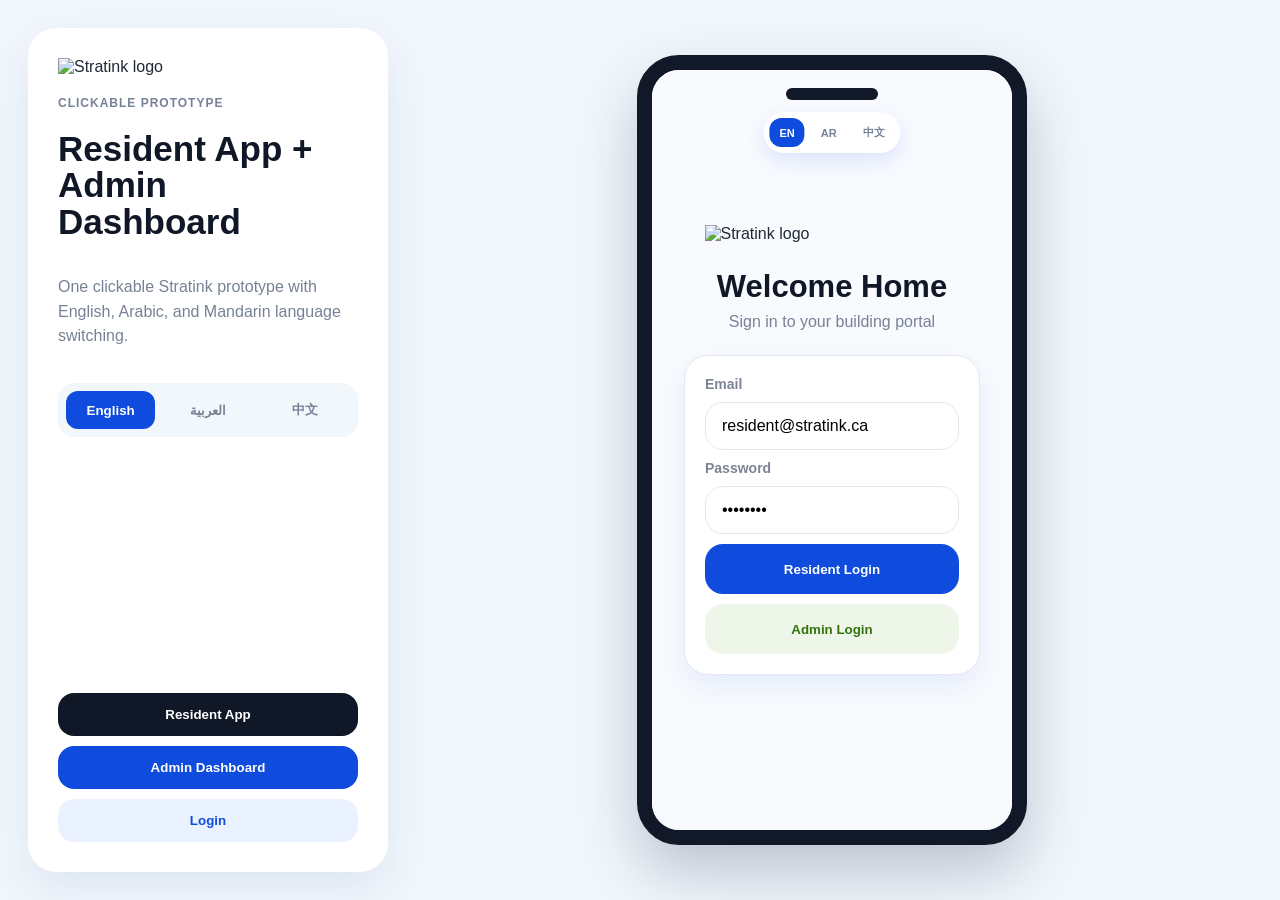
==== index.html @ 0af5fe02 "Add files via upload" ====
<!DOCTYPE html>
<html lang="en" dir="ltr">
<head>
  <meta charset="UTF-8" />
  <meta name="viewport" content="width=device-width, initial-scale=1.0" />
  <title>Stratink Multilingual Clickable App</title>
  <link rel="stylesheet" href="styles.css" />
</head>
<body>
  <main class="page-shell">
    <aside class="side-panel">
      <img src="assets/stratink-logo.png" class="brand-logo" alt="Stratink logo" />
      <p class="eyebrow" data-i18n="prototypeLabel">Clickable Prototype</p>
      <h1 data-i18n="sideTitle">Resident App + Admin Dashboard</h1>
      <p data-i18n="sideCopy">One clickable Stratink prototype with English, Arabic, and Mandarin language switching.</p>
      <div class="language-switcher" aria-label="Language switcher">
        <button class="lang-btn active" data-lang="en">English</button>
        <button class="lang-btn" data-lang="ar">العربية</button>
        <button class="lang-btn" data-lang="zh">中文</button>
      </div>
      <div class="side-buttons">
        <button data-screen="residentHome" data-i18n="residentApp">Resident App</button>
        <button data-screen="adminHome" data-i18n="adminDashboard">Admin Dashboard</button>
        <button data-screen="login" data-i18n="login">Login</button>
      </div>
    </aside>

    <section class="stage">
      <div class="phone">
        <div class="speaker"></div>

        <section id="login" class="screen active">
          <div class="phone-lang-row">
            <button class="lang-pill active" data-lang="en">EN</button>
            <button class="lang-pill" data-lang="ar">AR</button>
            <button class="lang-pill" data-lang="zh">中文</button>
          </div>
          <div class="login-wrap">
            <img src="assets/stratink-logo.png" class="login-logo" alt="Stratink logo" />
            <h2 data-i18n="welcome">Welcome Home</h2>
            <p data-i18n="portal">Sign in to your building portal</p>
            <div class="login-card">
              <label data-i18n="email">Email</label>
              <input value="resident@stratink.ca" />
              <label data-i18n="password">Password</label>
              <input type="password" value="password" />
              <button class="primary-btn" data-screen="residentHome" data-i18n="residentLogin">Resident Login</button>
              <button class="secondary-btn" data-screen="adminHome" data-i18n="adminLogin">Admin Login</button>
            </div>
          </div>
        </section>

        <section id="residentHome" class="screen">
          <header class="hero resident-hero">
            <img src="assets/stratink-logo.png" class="hero-logo" alt="Stratink logo" />
            <div class="hero-row">
              <div>
                <h2 data-i18n="welcome">Welcome Home</h2>
                <p data-i18n="unitDashboard">Unit Dashboard</p>
              </div>
              <button class="notification-icon" aria-label="Notifications">
                <svg viewBox="0 0 24 24"><path d="M18 16v-5a6 6 0 0 0-12 0v5l-2 2h16l-2-2Z"/><path d="M9.5 20a2.5 2.5 0 0 0 5 0"/></svg>
              </button>
            </div>
          </header>
          <div class="content with-bottom-nav">
            <div class="tile-grid">
              <button class="tile cyan" data-screen="maintenance">
                <span class="icon-circle"><svg viewBox="0 0 24 24"><path d="M4 8h3l1.4-2h7.2L17 8h3v11H4V8Z"/><circle cx="12" cy="14" r="3.3"/></svg></span>
                <b data-i18n-html="tileMaintenance">Report<br/>Maintenance</b><small data-i18n="tileMaintenanceSub">Submit & track</small>
              </button>
              <button class="tile blue" data-screen="notices">
                <span class="icon-circle"><svg viewBox="0 0 24 24"><path d="M4 13h3l8 4V7l-8 4H4v2Z"/><path d="M17 10a4 4 0 0 1 0 4"/><path d="M8 14l1.2 4H12"/></svg></span>
                <b data-i18n-html="tileNotices">Notices &<br/>Updates</b><small data-i18n="tileNoticesSub">Building news</small>
              </button>
              <button class="tile green" data-screen="parking">
                <span class="icon-circle"><svg viewBox="0 0 24 24"><path d="M5 15h14l-1.4-5.2A2.5 2.5 0 0 0 15.2 8H8.8a2.5 2.5 0 0 0-2.4 1.8L5 15Z"/><path d="M6 15v3"/><path d="M18 15v3"/><circle cx="8" cy="16.5" r="1"/><circle cx="16" cy="16.5" r="1"/></svg></span>
                <b data-i18n-html="tileParking">Visitor<br/>Parking</b><small data-i18n="tileParkingSub">Register guest</small>
              </button>
              <button class="tile purple" data-screen="documents">
                <span class="icon-circle"><svg viewBox="0 0 24 24"><path d="M3 7h7l2 2h9v10H3V7Z"/></svg></span>
                <b data-i18n-html="tileDocuments">Documents<br/>& Bylaws</b><small data-i18n="tileDocumentsSub">Forms & files</small>
              </button>
              <button class="tile teal" data-screen="amenities">
                <span class="icon-circle"><svg viewBox="0 0 24 24"><path d="M5 21V4h9v17"/><path d="M14 9h5v12"/><path d="M8 8h2M8 12h2M8 16h2M16 13h1"/></svg></span>
                <b data-i18n-html="tileAmenities">Amenity<br/>Booking</b><small data-i18n="tileAmenitiesSub">Reserve spaces</small>
              </button>
              <button class="tile navy" data-screen="move">
                <span class="icon-circle"><svg viewBox="0 0 24 24"><path d="M3 7h11v9H3V7Z"/><path d="M14 10h4l3 3v3h-7"/><circle cx="7" cy="18" r="2"/><circle cx="18" cy="18" r="2"/></svg></span>
                <b data-i18n-html="tileMove">Move In<br/>Move Out</b><small data-i18n="tileMoveSub">Elevator request</small>
              </button>
              <button class="tile sky" data-screen="packages">
                <span class="icon-circle"><svg viewBox="0 0 24 24"><path d="M4 8l8-4 8 4v9l-8 4-8-4V8Z"/><path d="M4 8l8 4 8-4"/><path d="M12 12v9"/></svg></span>
                <b data-i18n-html="tilePackages">Package<br/>Tracking</b><small data-i18n="tilePackagesSub">Pickup status</small>
              </button>
              <button class="tile lime" data-screen="marketplace">
                <span class="icon-circle"><svg viewBox="0 0 24 24"><path d="M14 6l4 4"/><path d="M4 20l7-7"/><path d="M13 5l6 6-2 2-6-6 2-2Z"/><path d="M7 5a4 4 0 0 0 5 5l-6 6a3 3 0 0 1-2-5l3-3Z"/></svg></span>
                <b data-i18n-html="tileMarketplace">Service<br/>Marketplace</b><small data-i18n="tileMarketplaceSub">Book providers</small>
              </button>
            </div>
            <div class="recent-card">
              <h3 data-i18n="recentUpdates">Recent Updates</h3>
              <div class="recent-row"><div class="recent-thumb condo"></div><div><b data-i18n="fireTitle">Fire inspection scheduled</b><p data-i18n="fireBody">Access notice posted for Aug 20.</p></div></div>
              <div class="recent-row"><div class="recent-thumb green-thumb"></div><div><b data-i18n="parkingReminder">Visitor parking reminder</b><p data-i18n="parkingReminderBody">Guest permits must be registered.</p></div></div>
            </div>
          </div>
          <nav class="bottom-nav"><button class="active" data-screen="residentHome" data-i18n="home">Home</button><button data-screen="maintenance" data-i18n="requests">Requests</button><button data-screen="documents" data-i18n="docs">Docs</button><button data-screen="marketplace" data-i18n="more">More</button></nav>
        </section>

        <section id="maintenance" class="screen form-screen">
          <header class="form-header"><button class="back" data-screen="residentHome">‹</button><h2 data-i18n="maintenanceTitle">Report Maintenance</h2></header>
          <div class="form-body">
            <label data-i18n="category">Category</label><div class="input-box" data-i18n="commonArea">Common area</div>
            <label data-i18n="priority">Priority</label><div class="input-box" data-i18n="medium">Medium</div>
            <label data-i18n="description">Description</label><div class="input-box" data-i18n="issueText">Lobby door issue</div>
            <label data-i18n="photo">Photo</label><div class="input-box" data-i18n="optional">Optional</div>
            <button class="submit-btn" data-i18n="submitRequest">Submit request</button>
          </div>
        </section>

        <section id="documents" class="screen"><AppHeader title-key="docsFull" back="residentHome"></AppHeader><div class="content"><button class="list-item"><span data-i18n="buildingBylaws">Building Bylaws</span> <span>PDF</span></button><button class="list-item"><span data-i18n="agmMinutes">AGM Minutes</span> <span>PDF</span></button><button class="list-item"><span data-i18n="moveForm">Move In Form</span> <span>PDF</span></button></div></section>
        <section id="notices" class="screen"><AppHeader title-key="recentUpdates" back="residentHome"></AppHeader><div class="content"><div class="info-card"><b data-i18n="fireTitle">Fire inspection scheduled</b><p data-i18n="fireBody">Access notice posted for Aug 20.</p></div></div></section>
        <section id="parking" class="screen"><AppHeader title-key="parkingFull" back="residentHome"></AppHeader><div class="form-body"><label data-i18n="licensePlate">License Plate</label><div class="input-box">ABC 123</div><button class="submit-btn" data-i18n="submitRequest">Submit request</button></div></section>
        <section id="amenities" class="screen"><AppHeader title-key="amenityFull" back="residentHome"></AppHeader><div class="content"><button class="list-item">Gym Room <span>OK</span></button><button class="submit-btn simple" data-i18n="submitRequest">Submit request</button></div></section>
        <section id="move" class="screen"><AppHeader title-key="moveFull" back="residentHome"></AppHeader><div class="form-body"><label data-i18n="elevatorTime">Elevator Time</label><div class="input-box">10:00 AM - 1:00 PM</div><button class="submit-btn" data-i18n="submitRequest">Submit request</button></div></section>
        <section id="packages" class="screen"><AppHeader title-key="packagesFull" back="residentHome"></AppHeader><div class="content"><div class="info-card"><b>Amazon</b><p data-i18n="pickupStatus">Pickup status</p></div></div></section>
        <section id="marketplace" class="screen"><AppHeader title-key="marketplaceFull" back="residentHome"></AppHeader><div class="content"><div class="info-card"><b>Cleaning Service</b><p>Verified provider · $150</p></div><div class="info-card"><b>Movers</b><p data-i18n="elevatorRequest">Elevator request</p></div></div></section>

        <section id="adminHome" class="screen">
          <header class="hero admin-hero"><img src="assets/stratink-logo.png" class="hero-logo" alt="Stratink logo"/><div class="hero-row"><div><h2 data-i18n="adminDashboard">Admin Dashboard</h2><p data-i18n="managerPortal">Building Manager Portal</p></div><button class="notification-icon"><svg viewBox="0 0 24 24"><path d="M18 16v-5a6 6 0 0 0-12 0v5l-2 2h16l-2-2Z"/><path d="M9.5 20a2.5 2.5 0 0 0 5 0"/></svg></button></div></header>
          <div class="content with-bottom-nav"><div class="stats-row"><div><b>18</b><span data-i18n="requests">Requests</span></div><div><b>72%</b><span data-i18n="activeResidents">Active Residents</span></div></div><div class="tile-grid admin-tiles"></div></div>
          <nav class="bottom-nav"><button data-screen="residentHome" data-i18n="residentApp">Resident App</button><button class="active" data-screen="adminHome" data-i18n="adminDashboard">Admin Dashboard</button><button data-screen="maintenance" data-i18n="requests">Requests</button><button data-screen="login" data-i18n="login">Login</button></nav>
        </section>
      </div>
    </section>
  </main>
  <script src="script.js"></script>
</body>
</html>
---- styles.css ----
:root{--blue:#0F4CDE;--blue2:#1748B9;--green:#7AC943;--navy:#101827;--bg:#F2F7FC;--text:#1F2937;--muted:#778195;--cyan:#55AFCB;--purple:#6753BB;--teal:#5BB9B1;--sky:#65B8E9;--lime:#88C94D}*{box-sizing:border-box}body{margin:0;font-family:Inter,Segoe UI,Arial,sans-serif;background:var(--bg);color:var(--text)}button,input{font-family:inherit}.page-shell{min-height:100vh;display:grid;grid-template-columns:360px 1fr;gap:24px;padding:28px}.side-panel{background:white;border-radius:28px;padding:30px;box-shadow:0 18px 45px rgba(13,57,120,.09);display:flex;flex-direction:column;gap:18px}.brand-logo{width:260px;max-width:100%}.eyebrow{text-transform:uppercase;color:var(--blue);letter-spacing:1px;font-size:12px;font-weight:900;margin:0}.side-panel h1{font-size:35px;line-height:1.05;margin:0;color:var(--navy)}.side-panel p{color:var(--muted);line-height:1.55}.language-switcher{display:grid;grid-template-columns:1fr 1fr 1fr;gap:8px;background:#F2F7FC;padding:8px;border-radius:16px}.lang-btn,.lang-pill{border:0;border-radius:12px;background:transparent;color:var(--muted);font-weight:900;padding:10px;cursor:pointer}.lang-btn.active,.lang-pill.active{background:var(--blue);color:#fff}.side-buttons{margin-top:auto;display:grid;gap:10px}.side-buttons button{border:0;border-radius:16px;padding:14px;font-weight:900;cursor:pointer;background:#EAF1FF;color:var(--blue)}.side-buttons button:first-child{background:var(--navy);color:white}.side-buttons button:nth-child(2){background:var(--blue);color:white}.stage{display:grid;place-items:center}.phone{width:390px;height:790px;background:#F9FBFF;border:15px solid #111827;border-radius:42px;position:relative;overflow:hidden;box-shadow:0 28px 60px rgba(19,35,73,.24)}.speaker{position:absolute;z-index:10;top:18px;left:50%;transform:translateX(-50%);width:92px;height:12px;border-radius:999px;background:#111827}.screen{height:100%;display:none;overflow:hidden;background:#F8FAFE}.screen.active{display:block}.phone-lang-row{position:absolute;top:42px;left:50%;transform:translateX(-50%);z-index:15;display:flex;gap:6px;background:#fff;padding:6px;border-radius:999px;box-shadow:0 8px 20px rgba(15,76,222,.12)}.lang-pill{font-size:11px;padding:7px 10px}.login-wrap{height:100%;padding:32px;display:flex;flex-direction:column;align-items:center;justify-content:center}.login-logo{width:255px;margin-bottom:26px}.login-wrap h2{font-size:31px;margin:0;color:var(--navy);text-align:center}.login-wrap p{margin:8px 0 24px;color:var(--muted);text-align:center}.login-card{width:100%;background:white;border-radius:24px;padding:20px;display:grid;gap:10px;border:1px solid #E2E8F0;box-shadow:0 12px 28px rgba(15,76,222,.08)}label{font-weight:800;color:#7C8493;font-size:14px}input{height:48px;border:1px solid #E1E6EF;border-radius:18px;padding:0 16px;font-size:16px}.primary-btn,.secondary-btn{height:50px;border-radius:18px;font-weight:900;cursor:pointer}.primary-btn{background:var(--blue);color:white;border:0}.secondary-btn{background:#EEF6E9;color:#34720D;border:0}.hero{height:185px;padding:44px 24px 22px;color:white;border-bottom-left-radius:24px;border-bottom-right-radius:24px}.resident-hero{background:linear-gradient(135deg,#1356D8,#1E4CB7)}.admin-hero{background:linear-gradient(135deg,#0B1F3A,#0F4CDE)}.hero-logo{width:178px;background:white;border-radius:13px;padding:5px;margin-bottom:12px}.hero-row{display:flex;justify-content:space-between;align-items:center}.hero h2{font-size:28px;line-height:1.02;margin:0}.hero p{margin:4px 0 0;color:rgba(255,255,255,.85)}.notification-icon{width:40px;height:40px;border-radius:50%;border:1px solid rgba(255,255,255,.42);background:rgba(255,255,255,.13);display:grid;place-items:center}.notification-icon svg{width:22px;height:22px;stroke:white;fill:none;stroke-width:2;stroke-linecap:round;stroke-linejoin:round}.content{padding:18px}.with-bottom-nav{height:535px;overflow-y:auto;padding-bottom:85px}.tile-grid{display:grid;grid-template-columns:1fr 1fr;gap:14px}.tile{min-height:134px;border:0;border-radius:18px;padding:15px;text-align:left;color:white;box-shadow:0 10px 20px rgba(15,76,222,.14);position:relative;overflow:hidden;cursor:pointer}.tile::after{content:"";position:absolute;right:-30px;bottom:-30px;width:100px;height:100px;border-radius:50%;background:rgba(255,255,255,.16)}.icon-circle{width:52px;height:52px;border-radius:50%;background:white;display:grid;place-items:center;margin-bottom:13px;position:relative;z-index:1}.icon-circle svg{width:28px;height:28px;fill:none;stroke:currentColor;stroke-width:2.25;stroke-linecap:round;stroke-linejoin:round;color:#2F79A0}.blue .icon-circle svg{color:#2854B5}.green .icon-circle svg{color:#3C9179}.purple .icon-circle svg{color:#5A46AF}.teal .icon-circle svg{color:#289B94}.navy .icon-circle svg{color:#14253E}.sky .icon-circle svg{color:#388CCB}.lime .icon-circle svg{color:#5DA82C}.tile b{display:block;font-size:17px;line-height:1.18;position:relative;z-index:1}.tile small{display:block;margin-top:7px;color:rgba(255,255,255,.88);font-weight:800;position:relative;z-index:1}.cyan{background:linear-gradient(145deg,#55B5D1,#2E86B8)}.blue{background:linear-gradient(145deg,#2D65D7,#2151B8)}.green{background:linear-gradient(145deg,#68BFAE,#419C7F)}.purple{background:linear-gradient(145deg,#7560D0,#5844A9)}.teal{background:linear-gradient(145deg,#55B9B2,#259E9A)}.navy{background:linear-gradient(145deg,#223B64,#13243F)}.sky{background:linear-gradient(145deg,#68B7EA,#408DCC)}.lime{background:linear-gradient(145deg,#8AD15B,#5DA82C)}.recent-card,.info-card{margin-top:18px;background:white;border-radius:20px;padding:16px;border:1px solid #E5ECF4;box-shadow:0 10px 24px rgba(25,49,90,.08)}.recent-card h3{margin:0 0 12px;color:var(--navy)}.recent-row{display:flex;gap:12px;align-items:center;margin:12px 0}.recent-row p,.info-card p{margin:4px 0 0;color:var(--muted);font-size:13px}.recent-thumb{width:70px;height:48px;border-radius:10px;background:linear-gradient(135deg,#BEE3F8,#6EA8D7)}.green-thumb{background:linear-gradient(135deg,#D9F7CF,#7AC943)}.bottom-nav{height:70px;background:white;border-top:1px solid #E6ECF4;display:grid;grid-template-columns:repeat(4,1fr);align-items:center;padding:6px 8px;position:absolute;bottom:0;left:0;right:0}.bottom-nav button{background:transparent;border:0;color:#8A93A5;font-size:12px;font-weight:900;cursor:pointer}.bottom-nav .active{color:var(--blue)}.form-header,.page-top{height:118px;background:var(--blue);display:flex;align-items:end;gap:12px;padding:0 24px 26px;color:white}.form-header h2,.page-top h2{font-size:25px;margin:0;flex:1;text-align:center;padding-right:40px}.back{width:38px;height:38px;border:0;border-radius:50%;background:rgba(255,255,255,.92);color:var(--blue);font-size:28px;cursor:pointer}.form-body{padding:26px 32px;display:grid;gap:10px}.input-box{min-height:64px;border:1px solid #E0E6F0;border-radius:22px;background:white;display:flex;align-items:center;padding:0 20px;font-size:17px}.submit-btn{margin-top:24px;height:68px;background:var(--blue);color:white;border:0;border-radius:24px;font-size:20px;font-weight:900;cursor:pointer;width:100%}.submit-btn.simple{margin-top:12px}.list-item{width:100%;background:white;border:1px solid #E4ECF6;border-radius:18px;padding:18px;font-size:16px;font-weight:900;color:var(--navy);text-align:left;margin-bottom:12px;box-shadow:0 8px 18px rgba(15,76,222,.05)}.list-item span,.info-card span{float:right;color:var(--green);font-weight:900}.info-card b{font-size:18px;color:var(--navy)}.stats-row{display:grid;grid-template-columns:1fr 1fr;gap:14px;margin-bottom:16px}.stats-row div{background:white;border-radius:18px;padding:18px;text-align:center;box-shadow:0 10px 24px rgba(25,49,90,.08)}.stats-row b{display:block;color:var(--blue);font-size:28px}.stats-row span{font-size:12px;color:var(--muted);font-weight:900}body[dir="rtl"] .tile,body[dir="rtl"] .side-panel,body[dir="rtl"] .list-item{text-align:right}body[dir="rtl"] .form-header h2,body[dir="rtl"] .page-top h2{padding-right:0;padding-left:40px}body[dir="rtl"] .hero-row{flex-direction:row-reverse}@media(max-width:900px){.page-shell{display:block;padding:12px}.side-panel{display:none}.stage{min-height:100vh}.phone{width:min(390px,100%);height:780px}}
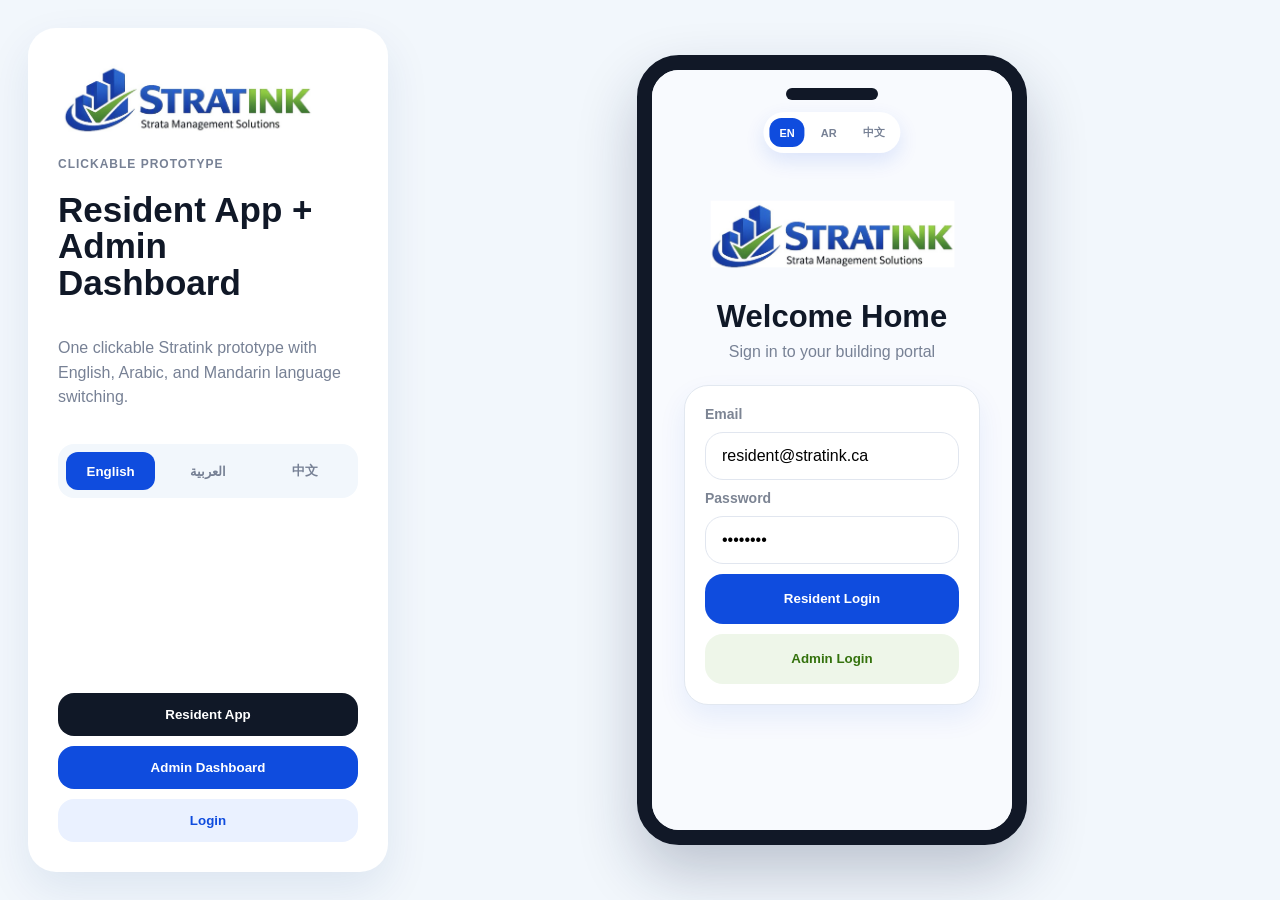
==== commit 6b1c4c1b: "Update logo image source paths in index.html" ====
--- a/index.html
+++ b/index.html
@@ -9,7 +9,7 @@
 <body>
   <main class="page-shell">
     <aside class="side-panel">
-      <img src="assets/stratink-logo.png" class="brand-logo" alt="Stratink logo" />
+      <img src="stratink-logo.png" class="brand-logo" alt="Stratink logo" />
       <p class="eyebrow" data-i18n="prototypeLabel">Clickable Prototype</p>
       <h1 data-i18n="sideTitle">Resident App + Admin Dashboard</h1>
       <p data-i18n="sideCopy">One clickable Stratink prototype with English, Arabic, and Mandarin language switching.</p>
@@ -36,7 +36,7 @@
             <button class="lang-pill" data-lang="zh">中文</button>
           </div>
           <div class="login-wrap">
-            <img src="assets/stratink-logo.png" class="login-logo" alt="Stratink logo" />
+            <img src="stratink-logo.png" class="login-logo" alt="Stratink logo" />
             <h2 data-i18n="welcome">Welcome Home</h2>
             <p data-i18n="portal">Sign in to your building portal</p>
             <div class="login-card">
@@ -52,7 +52,7 @@
 
         <section id="residentHome" class="screen">
           <header class="hero resident-hero">
-            <img src="assets/stratink-logo.png" class="hero-logo" alt="Stratink logo" />
+            <img src="stratink-logo.png" class="hero-logo" alt="Stratink logo" />
             <div class="hero-row">
               <div>
                 <h2 data-i18n="welcome">Welcome Home</h2>
@@ -127,7 +127,7 @@
         <section id="marketplace" class="screen"><AppHeader title-key="marketplaceFull" back="residentHome"></AppHeader><div class="content"><div class="info-card"><b>Cleaning Service</b><p>Verified provider · $150</p></div><div class="info-card"><b>Movers</b><p data-i18n="elevatorRequest">Elevator request</p></div></div></section>
 
         <section id="adminHome" class="screen">
-          <header class="hero admin-hero"><img src="assets/stratink-logo.png" class="hero-logo" alt="Stratink logo"/><div class="hero-row"><div><h2 data-i18n="adminDashboard">Admin Dashboard</h2><p data-i18n="managerPortal">Building Manager Portal</p></div><button class="notification-icon"><svg viewBox="0 0 24 24"><path d="M18 16v-5a6 6 0 0 0-12 0v5l-2 2h16l-2-2Z"/><path d="M9.5 20a2.5 2.5 0 0 0 5 0"/></svg></button></div></header>
+          <header class="hero admin-hero"><img src="stratink-logo.png" class="hero-logo" alt="Stratink logo"/><div class="hero-row"><div><h2 data-i18n="adminDashboard">Admin Dashboard</h2><p data-i18n="managerPortal">Building Manager Portal</p></div><button class="notification-icon"><svg viewBox="0 0 24 24"><path d="M18 16v-5a6 6 0 0 0-12 0v5l-2 2h16l-2-2Z"/><path d="M9.5 20a2.5 2.5 0 0 0 5 0"/></svg></button></div></header>
           <div class="content with-bottom-nav"><div class="stats-row"><div><b>18</b><span data-i18n="requests">Requests</span></div><div><b>72%</b><span data-i18n="activeResidents">Active Residents</span></div></div><div class="tile-grid admin-tiles"></div></div>
           <nav class="bottom-nav"><button data-screen="residentHome" data-i18n="residentApp">Resident App</button><button class="active" data-screen="adminHome" data-i18n="adminDashboard">Admin Dashboard</button><button data-screen="maintenance" data-i18n="requests">Requests</button><button data-screen="login" data-i18n="login">Login</button></nav>
         </section>
